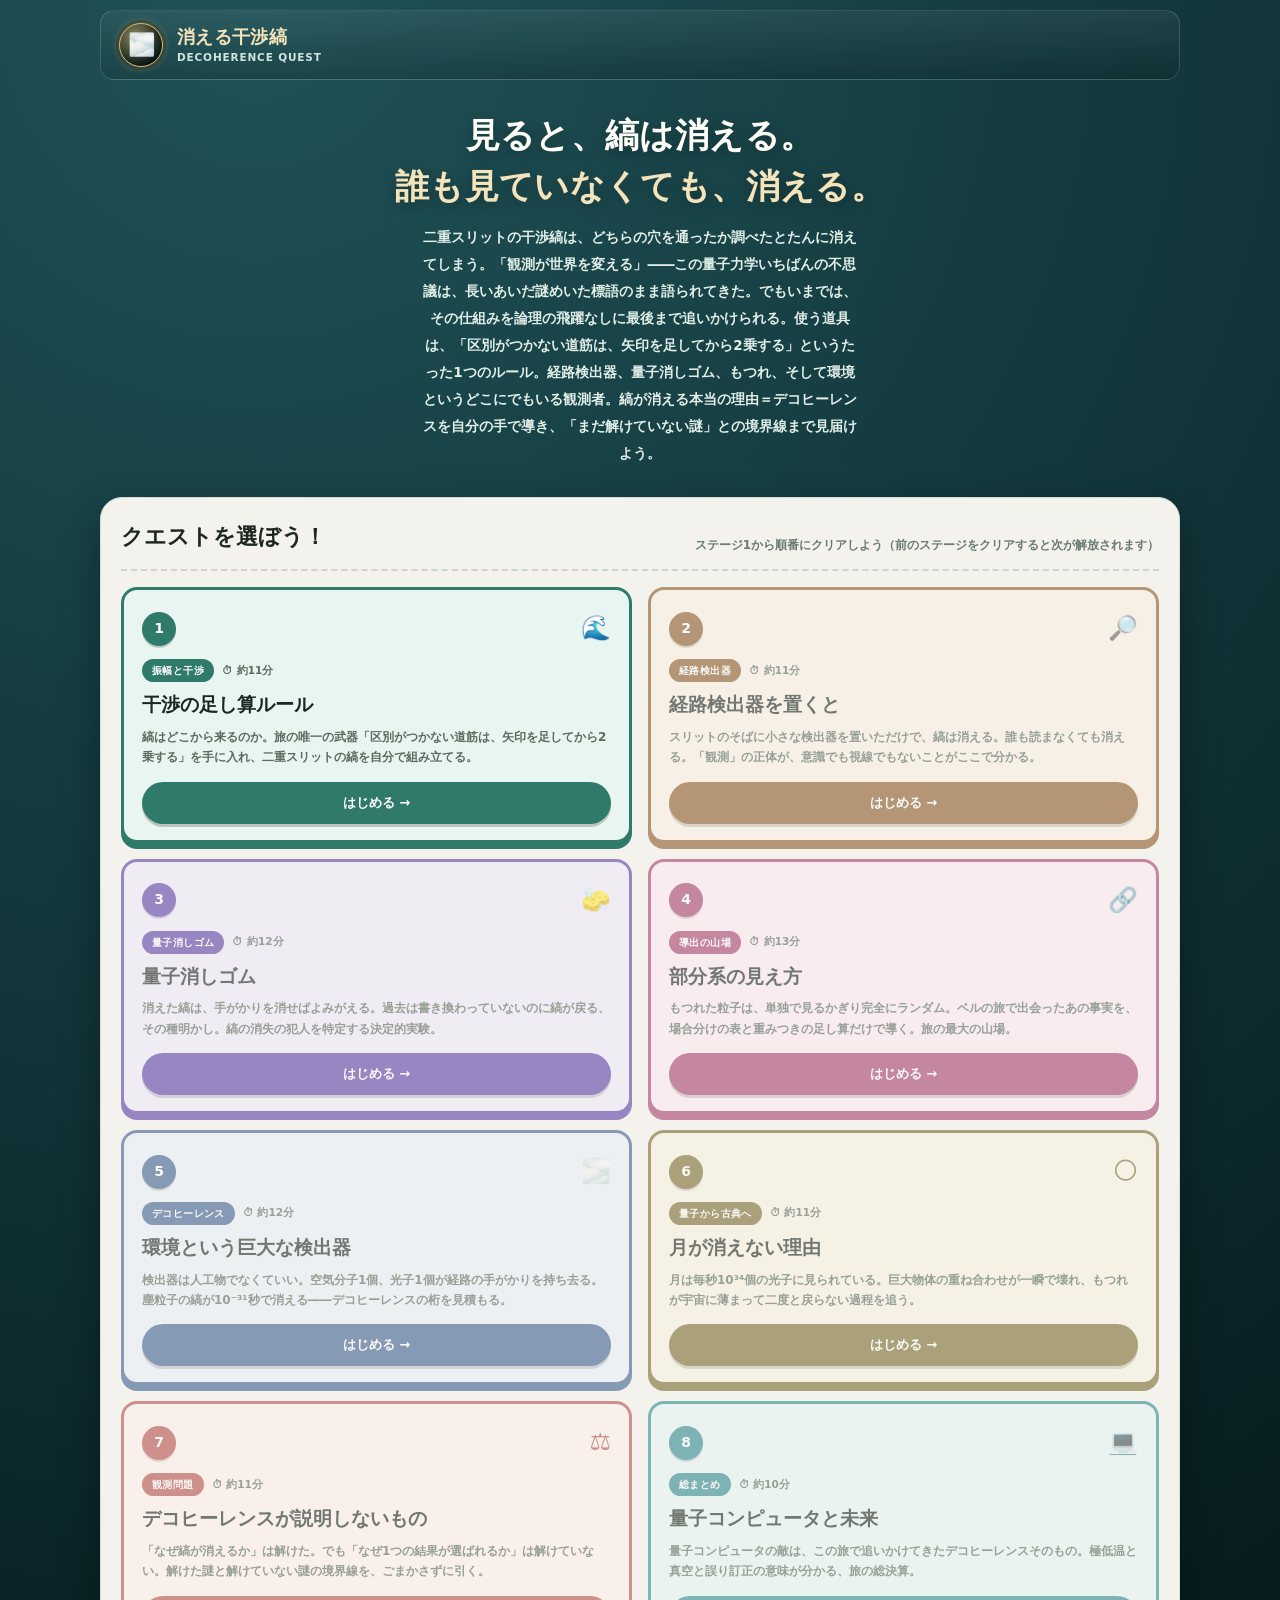
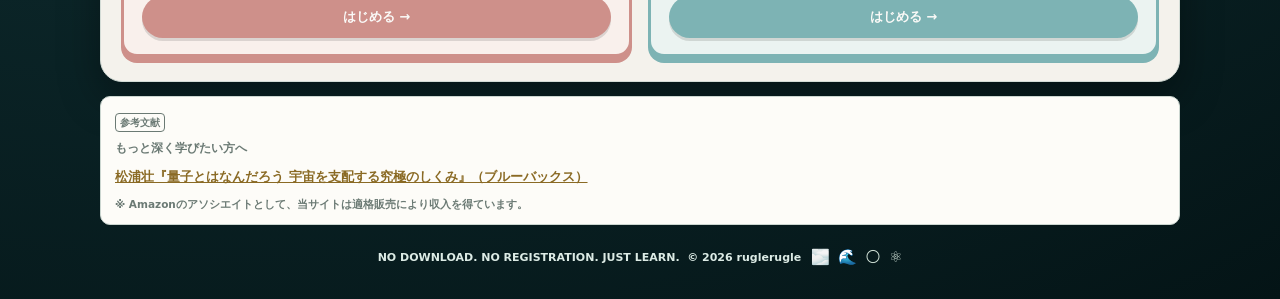
==== index.html @ 35c5e2e1 "feat: デコヒーレンス学習クエスト「消える干渉縞」全8ステージを実装 「観測すると二重スリットの干渉縞が消えるのはなぜか」から出発し、 振幅の足し算ルールだけで経路検出器・量子消しゴム・もつれの部" ====
<!DOCTYPE html>
<html lang="ja">
<head>
<meta charset="UTF-8">
<meta name="viewport" content="width=device-width, initial-scale=1.0">
<meta name="theme-color" content="#143a3e">
<!-- Google tag (gtag.js) -->
<script async src="https://www.googletagmanager.com/gtag/js?id=G-9RTQCP2HXM"></script>
<script>
  window.dataLayer = window.dataLayer || [];
  function gtag(){dataLayer.push(arguments);}
  gtag('js', new Date());
  gtag('config', 'G-9RTQCP2HXM');
</script>
<title>消える干渉縞 ― 観測すると世界はどう変わるか 全8ステージの無料学習ゲーム</title>
<meta name="description" content="「観測すると二重スリットの干渉縞が消えるのはなぜか」――量子力学最大の謎のひとつを、振幅の足し算ルールだけで最後まで解き明かす。経路検出器・量子消しゴム・もつれ・デコヒーレンス・月が消えない理由から観測問題の最前線まで、全8ステージの無料学習サイト。ねこ博士とうさ美が案内します。">
<link rel="canonical" href="https://ruglerugle.github.io/decoherence-quest/">
<meta property="og:type" content="website">
<meta property="og:site_name" content="消える干渉縞">
<meta property="og:locale" content="ja_JP">
<meta property="og:title" content="消える干渉縞 ― 観測すると世界はどう変わるか">
<meta property="og:description" content="観測すると干渉縞が消えるのはなぜか。デコヒーレンスの仕組みを、振幅の足し算ルールだけで自分の手で導く全8ステージ。">
<meta property="og:url" content="https://ruglerugle.github.io/decoherence-quest/">
<meta property="og:image" content="https://ruglerugle.github.io/decoherence-quest/images/ogp.png">
<meta name="twitter:card" content="summary_large_image">
<link rel="icon" type="image/png" href="images/favicon.png">
<link rel="stylesheet" href="design-system.css">
<script type="application/ld+json">
{
  "@context": "https://schema.org",
  "@type": "LearningResource",
  "name": "消える干渉縞 ― 観測すると世界はどう変わるか",
  "alternateName": "DECOHERENCE QUEST",
  "description": "観測すると二重スリットの干渉縞が消える理由を、振幅の足し算ルールから論理の飛躍なく導く学習サイト。経路検出器による縞の消失、量子消しゴム、もつれた部分系のランダムさ、環境によるデコヒーレンス、巨大物体が古典的に見える理由、観測問題と解釈問題の線引き、量子コンピュータへの応用まで全8ステージ。",
  "url": "https://ruglerugle.github.io/decoherence-quest/",
  "inLanguage": "ja",
  "learningResourceType": "learning activity",
  "educationalLevel": "中学生以上",
  "teaches": "デコヒーレンス（干渉と振幅・経路情報・量子消しゴム・もつれと混合・環境誘起デコヒーレンス・量子古典移行・観測問題・量子コンピュータ）",
  "isAccessibleForFree": true,
  "author": { "@type": "Person", "name": "ruglerugle" }
}
</script>
</head>
<body>
<div class="shell">
  <nav class="topbar" aria-label="サイト情報">
    <span class="brand-badge" aria-hidden="true">🌫️</span>
    <span class="brand-copy">
      <strong>消える干渉縞</strong>
      <small>DECOHERENCE QUEST</small>
    </span>
  </nav>

  <header class="hero">
    <div class="hero-copy">
      <h1><span class="line">見ると、縞は消える。</span><span class="line accent">誰も見ていなくても、消える。</span></h1>
      <p>二重スリットの干渉縞は、どちらの穴を通ったか調べたとたんに消えてしまう。「観測が世界を変える」――この量子力学いちばんの不思議は、長いあいだ謎めいた標語のまま語られてきた。でもいまでは、その仕組みを<span class="nowrap">論理の飛躍なしに</span>最後まで追いかけられる。使う道具は、<span class="nowrap">「区別がつかない道筋は、矢印を足してから2乗する」</span>というたった1つのルール。経路検出器、量子消しゴム、もつれ、そして環境というどこにでもいる観測者。縞が消える本当の理由＝デコヒーレンスを自分の手で導き、「まだ解けていない謎」との境界線まで見届けよう。</p>
    </div>
  </header>

  <main>
    <section class="board" aria-labelledby="quest-heading">
      <div class="board-head">
        <div><h2 id="quest-heading">クエストを選ぼう！</h2></div>
        <p>ステージ1から順番にクリアしよう（前のステージをクリアすると次が解放されます）</p>
      </div>

      <div class="quest-grid">
        <a class="quest-card" href="stage1.html" data-stage="1" style="--accent:#2f7a6b;--accent-bg:#e9f5f1">
          <div class="q-top"><span class="q-num">1</span><span class="q-suit" aria-hidden="true">🌊</span></div>
          <div class="q-meta"><span class="q-tag">振幅と干渉</span><span class="q-time">⏱ 約11分</span></div>
          <div class="q-title">干渉の足し算ルール</div>
          <p class="q-desc">縞はどこから来るのか。旅の唯一の武器「区別がつかない道筋は、矢印を足してから2乗する」を手に入れ、二重スリットの縞を自分で組み立てる。</p>
          <span class="q-cta">はじめる →</span>
        </a>

        <a class="quest-card" href="stage2.html" data-stage="2" style="--accent:#8a5a2a;--accent-bg:#f8f0e3">
          <div class="q-top"><span class="q-num">2</span><span class="q-suit" aria-hidden="true">🔎</span></div>
          <div class="q-meta"><span class="q-tag">経路検出器</span><span class="q-time">⏱ 約11分</span></div>
          <div class="q-title">経路検出器を置くと</div>
          <p class="q-desc">スリットのそばに小さな検出器を置いただけで、縞は消える。誰も読まなくても消える。「観測」の正体が、意識でも視線でもないことがここで分かる。</p>
          <span class="q-cta">はじめる →</span>
        </a>

        <a class="quest-card" href="stage3.html" data-stage="3" style="--accent:#5b3fa6;--accent-bg:#efe9f9">
          <div class="q-top"><span class="q-num">3</span><span class="q-suit" aria-hidden="true">🧽</span></div>
          <div class="q-meta"><span class="q-tag">量子消しゴム</span><span class="q-time">⏱ 約12分</span></div>
          <div class="q-title">量子消しゴム</div>
          <p class="q-desc">消えた縞は、手がかりを消せばよみがえる。過去は書き換わっていないのに縞が戻る、その種明かし。縞の消失の犯人を特定する決定的実験。</p>
          <span class="q-cta">はじめる →</span>
        </a>

        <a class="quest-card" href="stage4.html" data-stage="4" style="--accent:#a63f6f;--accent-bg:#fbe9f1">
          <div class="q-top"><span class="q-num">4</span><span class="q-suit" aria-hidden="true">🔗</span></div>
          <div class="q-meta"><span class="q-tag">導出の山場</span><span class="q-time">⏱ 約13分</span></div>
          <div class="q-title">部分系の見え方</div>
          <p class="q-desc">もつれた粒子は、単独で見るかぎり完全にランダム。ベルの旅で出会ったあの事実を、場合分けの表と重みつきの足し算だけで導く。旅の最大の山場。</p>
          <span class="q-cta">はじめる →</span>
        </a>

        <a class="quest-card" href="stage5.html" data-stage="5" style="--accent:#3f6191;--accent-bg:#eaf0f8">
          <div class="q-top"><span class="q-num">5</span><span class="q-suit" aria-hidden="true">🌫️</span></div>
          <div class="q-meta"><span class="q-tag">デコヒーレンス</span><span class="q-time">⏱ 約12分</span></div>
          <div class="q-title">環境という巨大な検出器</div>
          <p class="q-desc">検出器は人工物でなくていい。空気分子1個、光子1個が経路の手がかりを持ち去る。塵粒子の縞が10⁻³¹秒で消える――デコヒーレンスの桁を見積もる。</p>
          <span class="q-cta">はじめる →</span>
        </a>

        <a class="quest-card" href="stage6.html" data-stage="6" style="--accent:#7a6a2f;--accent-bg:#f7f3e2">
          <div class="q-top"><span class="q-num">6</span><span class="q-suit" aria-hidden="true">🌕</span></div>
          <div class="q-meta"><span class="q-tag">量子から古典へ</span><span class="q-time">⏱ 約11分</span></div>
          <div class="q-title">月が消えない理由</div>
          <p class="q-desc">月は毎秒10³⁴個の光子に見られている。巨大物体の重ね合わせが一瞬で壊れ、もつれが宇宙に薄まって二度と戻らない過程を追う。</p>
          <span class="q-cta">はじめる →</span>
        </a>

        <a class="quest-card" href="stage7.html" data-stage="7" style="--accent:#b5504a;--accent-bg:#fdefed">
          <div class="q-top"><span class="q-num">7</span><span class="q-suit" aria-hidden="true">⚖️</span></div>
          <div class="q-meta"><span class="q-tag">観測問題</span><span class="q-time">⏱ 約11分</span></div>
          <div class="q-title">デコヒーレンスが説明しないもの</div>
          <p class="q-desc">「なぜ縞が消えるか」は解けた。でも「なぜ1つの結果が選ばれるか」は解けていない。解けた謎と解けていない謎の境界線を、ごまかさずに引く。</p>
          <span class="q-cta">はじめる →</span>
        </a>

        <a class="quest-card" href="stage8.html" data-stage="8" style="--accent:#2f8a8f;--accent-bg:#e6f5f5">
          <div class="q-top"><span class="q-num">8</span><span class="q-suit" aria-hidden="true">💻</span></div>
          <div class="q-meta"><span class="q-tag">総まとめ</span><span class="q-time">⏱ 約10分</span></div>
          <div class="q-title">量子コンピュータと未来</div>
          <p class="q-desc">量子コンピュータの敵は、この旅で追いかけてきたデコヒーレンスそのもの。極低温と真空と誤り訂正の意味が分かる、旅の総決算。</p>
          <span class="q-cta">はじめる →</span>
        </a>

      </div>
    </section>

    <div id="book-recommend"></div>
  </main>

  <footer>
    <p>NO DOWNLOAD. NO REGISTRATION. JUST LEARN. &nbsp;© <span id="year"></span> ruglerugle</p>
    <div class="footer-suits" aria-hidden="true"><span>🌫️</span><span>🌊</span><span>🌕</span><span>⚛</span></div>
  </footer>
</div>

<script>
  document.getElementById("year").textContent = new Date().getFullYear();
</script>
<script src="js/progress.js"></script>
<script>DQ.initCoverPage();</script>
</body>
</html>
---- design-system.css ----
/* ============================================================
   QUEST TEMPLATE — design system
   フェルト×クリーム紙×ゴールドを基調にした、学習クエスト系サイトの
   見た目だけを抜き出した共通デザインシステム。
   クイズ判定・進捗管理・ダイアログ内容などのロジックは含まない。
   色を変えたいときは :root の変数だけ差し替えればOK。
   ============================================================ */

*,*::before,*::after{box-sizing:border-box;margin:0;padding:0}
html{-webkit-text-size-adjust:100%;text-size-adjust:100%;scroll-behavior:smooth}
html,body{max-width:100vw;overflow-x:hidden}

:root{
  /* ベース配色（デコヒーレンスカラー：霧の青碧×琥珀）。差し替えればテーマが丸ごと変わる */
  --bg1:#143a3e;--bg2:#1f5257;--bg3:#041416;
  --paper:#f4f2ec;--paper2:#fdfcf8;--ink:#1c2622;--muted:#6b7a74;--line:#cbd6d0;
  --gold:#e3b563;--gold-dark:#8a6a24;--gold-light:#f5e3ba;
  --felt:#1b474c;--felt-dark:#06181a;
  --ok:#2f9e5c;--ok-bg:#e6f5ec;--ok-bd:#8fd1ab;
  --ng:#c8433f;--ng-bg:#fbe9e8;--ng-bd:#e79a97;
  --shadow:0 16px 40px rgba(0,0,0,.35);
  --r:10px;--r-lg:16px;
  --f:system-ui,-apple-system,"Hiragino Sans","Yu Gothic",sans-serif;
}

body{
  font-family:var(--f);color:var(--ink);font-weight:600;min-height:100vh;line-height:1.7;
  background:radial-gradient(circle at 20% 0%,var(--bg2) 0,var(--bg1) 40%,var(--bg3) 100%);
}
a{color:inherit}
button,a{-webkit-tap-highlight-color:transparent}

/* ==========================================================
   1. ページ共通シェル（内側ページ：ヘッダー＋サイドバー＋メイン）
   ========================================================== */
.app-shell{min-height:100vh;display:flex;flex-direction:column;gap:12px;padding:10px 12px 24px}

/* ヘッダー */
.game-header{display:flex;align-items:center;gap:18px;flex-wrap:wrap;color:#fff;padding:10px 16px;
  background:linear-gradient(180deg,rgba(255,255,255,.06),rgba(0,0,0,.14));border-radius:12px;border:1px solid rgba(255,255,255,.15)}
.brand{display:flex;flex-direction:column;gap:2px;min-width:220px}
/* brand-title の中にホームバッジ(アイコン)を入れると、それ自体がトップへ戻るボタンになる */
.brand-title{display:flex;align-items:center;gap:9px;font-size:22px;font-weight:950;letter-spacing:.02em;color:var(--gold);text-shadow:0 2px 0 rgba(0,0,0,.4)}
.brand-sub{font-size:12.5px;font-weight:800;color:#d9ece7}
.head-progress-wrap{flex:1;min-width:160px;display:flex;flex-direction:column;gap:4px}
.head-progress-label{font-size:11.5px;color:#cfe4de;font-weight:800}
.head-progress{height:14px;background:rgba(255,255,255,.18);border-radius:999px;overflow:hidden;box-shadow:inset 0 2px 4px rgba(0,0,0,.3)}
.head-progress-fill{height:100%;width:0;background:linear-gradient(90deg,#f0d9a4,var(--gold-dark));border-radius:999px;transition:width .4s}
.head-reset{padding:9px 14px;border:1.5px solid rgba(255,255,255,.55);border-radius:8px;background:rgba(0,0,0,.2);color:#fff;font-size:12.5px;font-weight:800;cursor:pointer;white-space:nowrap}
.head-reset:hover{background:rgba(255,255,255,.12)}
a.head-reset{text-decoration:none;display:inline-flex;align-items:center}
/* 円形バッジ（ブランドアイコン兼トップへ戻るボタン） */
.head-reset.home-badge{width:38px;height:38px;flex-shrink:0;padding:0;border-radius:50%;justify-content:center;background:radial-gradient(circle at 35% 30%, rgba(227,181,99,.5), rgba(4,20,22,1) 75%);border:1.5px solid var(--gold);box-shadow:0 0 0 3px rgba(0,0,0,.25),0 0 10px -2px var(--gold);font-size:18px}
.head-reset.home-badge:hover{box-shadow:0 0 0 3px rgba(0,0,0,.25),0 0 16px 0 var(--gold);background:rgba(0,0,0,.12);transform:translateY(-2px) scale(1.07)}
.header-actions{display:flex;align-items:center;gap:10px;margin-left:auto;flex-shrink:0}

/* レイアウト（サイドバー折りたたみ対応のオフキャンバス方式） */
.game-layout{display:grid;grid-template-columns:230px minmax(0,1fr);gap:14px;align-items:start;transition:grid-template-columns .25s ease}
.side-backdrop{display:none}

/* サイドバー */
.side-panel{background:linear-gradient(180deg,rgba(24,60,64,.92),rgba(5,19,21,.95));border:1px solid rgba(255,255,255,.16);
  border-radius:12px;box-shadow:var(--shadow);overflow:hidden;position:sticky;top:10px;transition:width .25s ease}
.side-head{padding:12px 14px;font-size:13px;font-weight:900;color:#eaf6f2;border-bottom:1px solid rgba(255,255,255,.14);
  display:flex;align-items:center;gap:8px;min-height:20px}
.side-head-text{white-space:nowrap}
.side-toggle{width:32px;height:28px;border:1px solid rgba(255,255,255,.28);border-radius:7px;background:rgba(255,255,255,.10);
  color:#eaf6f2;font-weight:950;font-size:16px;cursor:pointer;line-height:1;flex-shrink:0}
.side-list{display:flex;flex-direction:column}
.side-item{display:flex;align-items:center;gap:10px;padding:11px 14px;border-bottom:1px solid rgba(255,255,255,.09);
  color:#c8ded7;cursor:pointer;user-select:none;touch-action:manipulation;min-width:0}
.side-item:hover{background:rgba(255,255,255,.06)}
.side-item.active{background:rgba(227,181,99,.22);box-shadow:inset 3px 0 0 var(--gold)}
.side-item.locked{opacity:.45;cursor:not-allowed}
.side-icon{font-size:16px;width:20px;text-align:center;flex-shrink:0}
.side-text{min-width:0}
.side-main{font-size:12.5px;font-weight:900;line-height:1.3;color:#fff;white-space:nowrap;overflow:hidden;text-overflow:ellipsis}
.side-sub{font-size:10.5px;color:#a9c7be;margin-top:1px;white-space:nowrap;overflow:hidden;text-overflow:ellipsis}

.app-shell.side-collapsed .game-layout{grid-template-columns:64px minmax(0,1fr)}
.app-shell.side-collapsed .side-panel{width:64px}
.app-shell.side-collapsed .side-head{justify-content:center;padding:8px 6px}
.app-shell.side-collapsed .side-head-text{display:none}
.app-shell.side-collapsed .side-item{justify-content:center;padding:11px 6px}
.app-shell.side-collapsed .side-item .side-text{display:none}

@media(min-width:901px){
  .app-shell.side-collapsed .game-layout{grid-template-columns:230px minmax(0,1fr) !important}
  .app-shell.side-collapsed .side-panel{width:auto !important}
  .app-shell.side-collapsed .side-head{justify-content:space-between !important;padding:12px 14px !important}
  .app-shell.side-collapsed .side-head-text{display:block !important}
  .app-shell.side-collapsed .side-item{justify-content:flex-start !important;padding:11px 14px !important}
  .app-shell.side-collapsed .side-item .side-text{display:block !important}
}
@media(max-width:900px){
  .game-layout{grid-template-columns:64px minmax(0,1fr);gap:8px}
  .app-shell:not(.side-collapsed) .game-layout{grid-template-columns:210px minmax(0,1fr)}
  .side-panel{position:sticky;top:8px}
}
@media(max-width:700px){
  .game-layout{grid-template-columns:1fr}
  .app-shell.side-collapsed .game-layout,
  .app-shell:not(.side-collapsed) .game-layout{grid-template-columns:1fr}
  .side-panel{position:fixed;top:0;left:0;width:min(82vw,300px);height:100vh;height:100dvh;
    border-radius:0;transform:translateX(-100%);transition:transform .25s ease;
    box-shadow:10px 0 30px rgba(0,0,0,.45);overflow-y:auto;z-index:80}
  .app-shell.side-collapsed .side-panel{transform:translateX(-100%)}
  .app-shell:not(.side-collapsed) .side-panel{transform:translateX(0)}
  .side-backdrop{display:none;position:fixed;inset:0;background:rgba(6,12,18,.55);z-index:70}
  .app-shell:not(.side-collapsed) .side-backdrop{display:block}
  .game-header{padding:8px 12px}
}

/* メインエリア */
.main-area{background:var(--paper);border:1px solid #d3dcd6;border-radius:12px;padding:18px 18px 20px;box-shadow:var(--shadow);min-height:520px;min-width:0}
.chapter-head{margin-bottom:12px}
.chapter-badge{display:inline-block;background:linear-gradient(#f0dcae,#d8b169);color:#3a2c0e;border-radius:7px;
  padding:4px 11px;font-size:12px;font-weight:950;letter-spacing:.02em;margin-right:8px;box-shadow:0 2px 0 rgba(0,0,0,.15)}
.chapter-title{display:inline;font-size:20px;font-weight:950;color:#1c2f2b}
.chapter-sub{font-size:13px;color:var(--muted);margin-top:4px;font-weight:700}

/* ==========================================================
   2. キャラクター対話（吹き出し）
   .dialog-avatar.mentor / .dialog-avatar.student で色分け。
   画像を使う場合は中に <img> を入れる（object-fit:contain）。
   ========================================================== */
.dialogue-scene{display:flex;flex-direction:column;gap:8px;margin:14px 0 16px}
.dialog-row{display:grid;grid-template-columns:88px minmax(0,1fr);gap:12px;align-items:stretch;border:1px solid var(--line);background:var(--paper2);border-radius:10px;padding:10px 12px;box-shadow:0 2px 0 rgba(0,0,0,.04)}
.dialog-row.right{grid-template-columns:minmax(0,1fr) 88px}
.dialog-row.right .dialog-character{order:2}
.dialog-row.right .dialog-bubble{order:1}
.dialog-character{display:flex;flex-direction:column;align-items:center;justify-content:center;gap:0;min-width:0}
.dialog-avatar{position:relative;z-index:1;width:75px;height:96px;border-radius:10px;display:flex;align-items:center;justify-content:center;font-size:34px;box-shadow:0 3px 6px rgba(0,0,0,.18);flex-shrink:0;overflow:hidden}
.dialog-avatar.mentor{background:linear-gradient(#fde3d6,#f7c2a4)}
.dialog-avatar.student{background:linear-gradient(#dcefe9,#b9dcd0)}
.dialog-avatar img{width:100%;height:100%;object-fit:contain}
.dialog-name{position:relative;z-index:2;margin-top:-8px;padding:3px 10px;border-radius:7px;color:#fff;font-weight:900;font-size:11px;line-height:1.2;box-shadow:0 2px 0 rgba(0,0,0,.16);white-space:nowrap;text-align:center}
.dialog-name.mentor{background:linear-gradient(#f0b868,#c19a3a)}
.dialog-name.student{background:linear-gradient(#5cc2ab,#2f8f78)}
.dialog-bubble{position:relative;align-self:center;background:var(--paper);border:1px solid var(--line);border-radius:12px;padding:11px 14px;color:var(--ink);font-size:14.5px;line-height:1.75;font-weight:700;min-height:56px;align-content:center}
.dialog-bubble::before{content:"";position:absolute;left:-10px;top:50%;transform:translateY(-50%);width:0;height:0;border-top:8px solid transparent;border-bottom:8px solid transparent;border-right:10px solid var(--line)}
.dialog-bubble::after{content:"";position:absolute;left:-8px;top:50%;transform:translateY(-50%);width:0;height:0;border-top:7px solid transparent;border-bottom:7px solid transparent;border-right:9px solid var(--paper)}
.dialog-row.right .dialog-bubble::before{left:auto;right:-10px;border-right:0;border-left:10px solid var(--line)}
.dialog-row.right .dialog-bubble::after{left:auto;right:-8px;border-right:0;border-left:9px solid var(--paper)}
@media (max-width:700px){
  .dialog-row,.dialog-row.right{grid-template-columns:70px minmax(0,1fr);padding:8px;gap:8px}
  .dialog-row.right .dialog-character{order:0}
  .dialog-row.right .dialog-bubble{order:1}
  .dialog-avatar{width:59px;height:76px;font-size:27px}
  .dialog-name{font-size:9.5px;padding:3px 7px;margin-top:-6px}
  .dialog-bubble{font-size:14px;padding:9px 11px;min-height:0}
  .dialog-row.right .dialog-bubble::before{left:-10px;right:auto;border-left:0;border-right:10px solid var(--line)}
  .dialog-row.right .dialog-bubble::after{left:-8px;right:auto;border-left:0;border-right:9px solid var(--paper)}
}

/* ==========================================================
   3. ミッションボックス／ボタン／選択肢（クイズの見た目のみ。判定ロジックは含まない）
   ========================================================== */
.mission-box{background:linear-gradient(180deg,#edf6f2,#dcede5);border:1px solid #b1d2c6;border-radius:10px;padding:12px 14px;margin-bottom:14px}
.mission-label{font-size:11.5px;font-weight:950;color:#2e7060;margin-bottom:3px}
.mission-text{font-size:13.5px;color:#1a332c;font-weight:700;line-height:1.6}
.mission-status{display:inline-block;margin-top:8px;padding:3px 11px;border-radius:999px;font-size:11.5px;font-weight:900;
  background:#d6e7df;color:#2e7060}
.mission-status.ok{background:var(--ok-bg);color:var(--ok);border:1px solid var(--ok-bd)}

/* ステージクリア演出・クリアバッジ */
.stage-clear-banner{margin:18px 0 4px;text-align:center;font-size:24px;font-weight:950;color:var(--gold-dark);letter-spacing:.04em;animation:clear-pop .5s cubic-bezier(.2,1.6,.4,1)}
@keyframes clear-pop{0%{transform:scale(.3);opacity:0}100%{transform:scale(1);opacity:1}}
.quest-card.cleared::after{content:"🏅";position:absolute;top:-12px;right:-8px;font-size:26px;filter:drop-shadow(0 2px 3px rgba(0,0,0,.3))}
@media (prefers-reduced-motion:reduce){.stage-clear-banner{animation:none}}

.stage-nav{display:flex;justify-content:flex-end;gap:10px;margin-top:18px;flex-wrap:wrap}
.btn{border:1px solid #b5c3bb;background:#fff;border-radius:8px;padding:.65rem 1.2rem;font-size:13.5px;cursor:pointer;
  color:var(--ink);font-family:var(--f);font-weight:800;touch-action:manipulation;-webkit-tap-highlight-color:transparent}
.btn:hover{background:#edf3ef}
.btn:disabled{opacity:.4;cursor:not-allowed}
a.btn{text-decoration:none;display:inline-flex;align-items:center}
.btn-primary{background:linear-gradient(#d9b269,#8a6a24);border-color:#6d5518;color:#fff;box-shadow:0 3px 0 #4a3a0e}
.btn-primary:hover{opacity:.92;background:linear-gradient(#d9b269,#8a6a24)}
.btn-primary:disabled{opacity:.4;cursor:not-allowed;box-shadow:none}

.choice-list{display:flex;flex-wrap:wrap;gap:8px;margin-top:10px}
.choice-btn{border:1.5px solid #accdbf;background:#fff;border-radius:8px;padding:.55rem 1rem;font-size:14px;font-weight:800;
  cursor:pointer;color:#1f4a3c;touch-action:manipulation;text-align:left}
.choice-btn:hover{background:#ecf6f1}
.choice-btn.choice-ok{background:var(--ok-bg);border-color:var(--ok-bd);color:var(--ok)}
.choice-btn.choice-ng{background:var(--ng-bg);border-color:var(--ng-bd);color:var(--ng)}
/* 色だけに頼らない正誤表示（色覚特性への配慮） */
.choice-btn.choice-ok::before{content:"✓ "}
.choice-btn.choice-ng::before{content:"✗ "}
/* スクリーンリーダー専用テキスト */
.sr-only{position:absolute;width:1px;height:1px;padding:0;margin:-1px;overflow:hidden;clip:rect(0 0 0 0);white-space:nowrap;border:0}
.quiz-q{font-size:14.5px;font-weight:850;color:#1c2f2b;margin-top:4px}
.quiz-head{font-size:14px;font-weight:950;color:#1c2f2b;margin:18px 0 10px;padding-top:10px;border-top:1px dashed var(--line)}
.quiz-card{background:linear-gradient(180deg,#fff,var(--paper2));border:1px solid var(--line);border-radius:10px;padding:12px 14px;margin-bottom:10px}
.quiz-explain{margin-top:9px;font-size:13.5px;line-height:1.6;color:#1a332c;background:#edf6f2;border:1px solid #b1d2c6;border-radius:8px;padding:8px 10px}

/* ==========================================================
   4.5 SVG図解ボックス（relativity-quest 独自拡張）
   ========================================================== */
.diagram-box{background:var(--paper2);border:1px solid var(--line);border-radius:12px;padding:14px;margin:16px 0;text-align:center}
.diagram-box svg{max-width:min(100%,460px);height:auto}
.diagram-caption{font-size:12.5px;color:var(--muted);margin-top:8px;font-weight:700;line-height:1.6}
.formula-box{background:#edf6f2;border:1px solid #b1d2c6;border-radius:10px;padding:14px 16px;margin:12px 0;font-size:14px;line-height:1.85;color:#1a332c;font-weight:700;overflow-x:auto}
/* 各ステップは折り返しても頭が分かるよう、ぶら下げインデント＋行間で区切る */
.formula-box .step{display:block;margin-bottom:11px;padding-left:1.3em;text-indent:-1.3em;word-break:keep-all;overflow-wrap:break-word}
.formula-box .step.multi{padding-left:0;text-indent:0}
.formula-box .step.multi .item{display:inline-block;max-width:100%;padding-left:1.3em;text-indent:-1.3em;word-break:keep-all;overflow-wrap:break-word}
.formula-box .step:last-child{margin-bottom:0}
/* 折り返しても項目の切れ目が分かるよう、2つめ以降に区切り線を引く */
.formula-box .step + .step{border-top:1px dashed #c0dbd0;padding-top:11px}
/* 途中で割れると読めなくなる項だけ、折り返しを禁じる */
.formula-box .nw{white-space:nowrap}
/* 幅の狭い画面では、見出しと式を別の行に分ける */
.formula-box br.wbr{display:none}
@media(max-width:480px){ .formula-box br.wbr{display:inline} }
@media(max-width:480px){
  .formula-box{font-size:13.5px;padding:12px 13px;line-height:1.8}
  .formula-box .step{margin-bottom:12px}
  .app-shell.side-collapsed{padding-left:0;padding-right:0}
  .app-shell.side-collapsed .main-area{padding-left:8px;padding-right:8px;border-left:none;border-right:none;border-radius:0}
}

/* ==========================================================
   5. 終了画面／外部リンク案内
   ========================================================== */
#book-recommend{margin-top:14px;background:var(--paper2);border:1px solid var(--line);border-radius:10px;padding:10px 14px;box-shadow:0 2px 0 rgba(0,0,0,.04)}
#book-recommend:empty{display:none}
.book-recommend-label{display:inline-block;font-size:10px;font-weight:900;color:var(--muted);border:1px solid var(--muted);border-radius:4px;padding:0 4px;margin:0 0 6px}
.book-recommend-body{display:flex;align-items:center;gap:12px}
.book-recommend-lead{font-size:12px;color:var(--muted);margin:0 0 4px;font-weight:700}
#book-recommend a{font-size:13px;color:var(--gold-dark);font-weight:900;text-decoration:underline}
.book-recommend-note{margin-top:7px;font-size:10.5px;color:var(--muted);font-weight:700}

.recap-list{display:flex;flex-direction:column;gap:10px;margin:4px 0 8px}
.recap-item{display:flex;align-items:flex-start;gap:12px;padding:12px 14px;background:var(--paper2);border:1px solid var(--line);border-radius:10px}
.recap-num{flex-shrink:0;width:26px;height:26px;border-radius:50%;background:linear-gradient(#d9b269,#8a6a24);color:#fff;font-weight:900;font-size:12px;display:flex;align-items:center;justify-content:center;margin-top:1px}
.recap-body{font-size:13px;line-height:1.7}
.recap-title{font-weight:900;color:var(--ink)}
.recap-desc{color:var(--muted);font-weight:700}
.complete-actions{display:flex;gap:12px;flex-wrap:wrap;justify-content:center;margin-top:20px}

/* ==========================================================
   6. トップ（ポータル）ページ：ヒーロー＋クエストカード
   ========================================================== */
.shell{width:min(1080px,calc(100% - 32px));margin:0 auto;padding:10px 0 28px}

.topbar{display:flex;align-items:center;gap:14px;flex-wrap:wrap;color:#fff;padding:12px 18px;margin-bottom:16px;
  background:linear-gradient(180deg,rgba(255,255,255,.06),rgba(0,0,0,.14));border-radius:14px;border:1px solid rgba(255,255,255,.15)}
.brand-badge{width:44px;height:44px;flex-shrink:0;border-radius:50%;display:flex;align-items:center;justify-content:center;font-size:22px;
  background:radial-gradient(circle at 35% 30%,rgba(227,181,99,.55),rgba(4,20,22,1) 75%);border:1.5px solid var(--gold);
  box-shadow:0 0 0 3px rgba(0,0,0,.25),0 0 10px -2px var(--gold)}
.brand-copy{display:flex;flex-direction:column;line-height:1.25}
.brand-copy strong{font-size:18px;font-weight:900;letter-spacing:.02em;color:var(--gold-light)}
.brand-copy small{margin-top:2px;font-size:10.5px;font-weight:800;letter-spacing:.08em;color:#cfe4de}

.hero{position:relative;display:flex;align-items:flex-end;justify-content:center;gap:18px;padding:14px 10px 10px;text-align:center}
.hero-mascot{width:104px;height:auto;flex-shrink:0;filter:drop-shadow(0 10px 14px rgba(0,0,0,.35))}
.hero-copy{max-width:560px}
.hero h1{color:#fffdf7;font-size:clamp(22px,4.6vw,34px);font-weight:900;line-height:1.5;letter-spacing:.01em;
  text-shadow:0 4px 16px rgba(0,0,0,.3)}
.hero h1 .line{display:block}
.hero h1 .accent{color:var(--gold-light)}
.hero p{max-width:440px;margin:12px auto 0;color:#e2efe9;font-size:13.5px;font-weight:700;line-height:2}
.nowrap{white-space:nowrap}

.board{margin-top:20px;padding:20px 20px 24px;background:var(--paper);border:1px solid #d3dcd6;border-radius:22px;box-shadow:var(--shadow)}
.board-head{display:flex;align-items:flex-end;justify-content:space-between;gap:16px;flex-wrap:wrap;margin-bottom:16px;
  padding-bottom:14px;border-bottom:2.5px dashed var(--line)}
.board-head h2{font-size:22px;font-weight:900;color:var(--ink)}
.board-head p{font-size:12px;font-weight:700;color:var(--muted)}

.quest-grid{display:grid;grid-template-columns:repeat(2,minmax(0,1fr));gap:16px}
.quest-card{
  --accent:var(--gold-dark);--accent-bg:#f2ede0;
  position:relative;display:flex;flex-direction:column;gap:10px;padding:18px 18px 16px;
  border-radius:var(--r-lg);border:3px solid var(--accent);background:var(--accent-bg);
  color:var(--ink);text-decoration:none;box-shadow:0 6px 0 var(--accent);
  transition:transform .16s ease,box-shadow .16s ease;
}
.quest-card:hover,.quest-card:focus-visible{transform:translateY(-3px);box-shadow:0 9px 0 var(--accent);outline:none}
.quest-card:active{transform:translateY(3px);box-shadow:0 2px 0 var(--accent)}
.quest-card.locked{opacity:.6;cursor:default;box-shadow:0 6px 0 var(--accent)}
.quest-card.locked:hover{transform:none;box-shadow:0 6px 0 var(--accent)}

.q-top{display:flex;align-items:center;gap:10px}
.q-num{width:34px;height:34px;flex-shrink:0;border-radius:50%;display:flex;align-items:center;justify-content:center;
  background:var(--accent);color:#fff;font-weight:900;font-size:14px;box-shadow:0 2px 0 rgba(0,0,0,.18)}
.q-suit{margin-left:auto;font-size:24px;color:var(--accent)}
.q-title{font-size:19px;font-weight:900;line-height:1.3}
.q-meta{display:flex;align-items:center;gap:8px;flex-wrap:wrap}
.q-tag{display:inline-block;width:fit-content;padding:3px 10px;border-radius:999px;background:var(--accent);color:#fff;
  font-size:10px;font-weight:900;letter-spacing:.04em}
.q-time{font-size:10.5px;font-weight:800;color:#5c6a60}
.q-desc{font-size:12px;font-weight:700;color:#5c6a60;line-height:1.7;flex:1}
.q-cta{margin-top:4px;display:inline-flex;align-items:center;justify-content:center;gap:6px;padding:10px 0;border-radius:999px;
  background:var(--accent);color:#fff;font-size:13px;font-weight:900;box-shadow:0 3px 0 rgba(0,0,0,.2)}

footer{margin-top:20px;display:flex;flex-wrap:wrap;align-items:center;justify-content:center;gap:10px;
  color:#dcebe5;font-size:11px;font-weight:700;text-align:center}
.footer-suits{display:flex;gap:8px;font-size:15px;color:#cfe0d6}

@media (max-width:780px){
  .hero-mascot{display:none}
  .hero h1{font-size:clamp(17px,5.6vw,32px)}
}
@media (max-width:760px){
  .quest-grid{grid-template-columns:1fr}
  .hero{gap:8px;padding-top:10px}
  .board{padding:16px 14px 18px;border-radius:18px}
}
@media (prefers-reduced-motion:reduce){
  html{scroll-behavior:auto}
  *,*::before,*::after{transition-duration:.01ms!important}
}
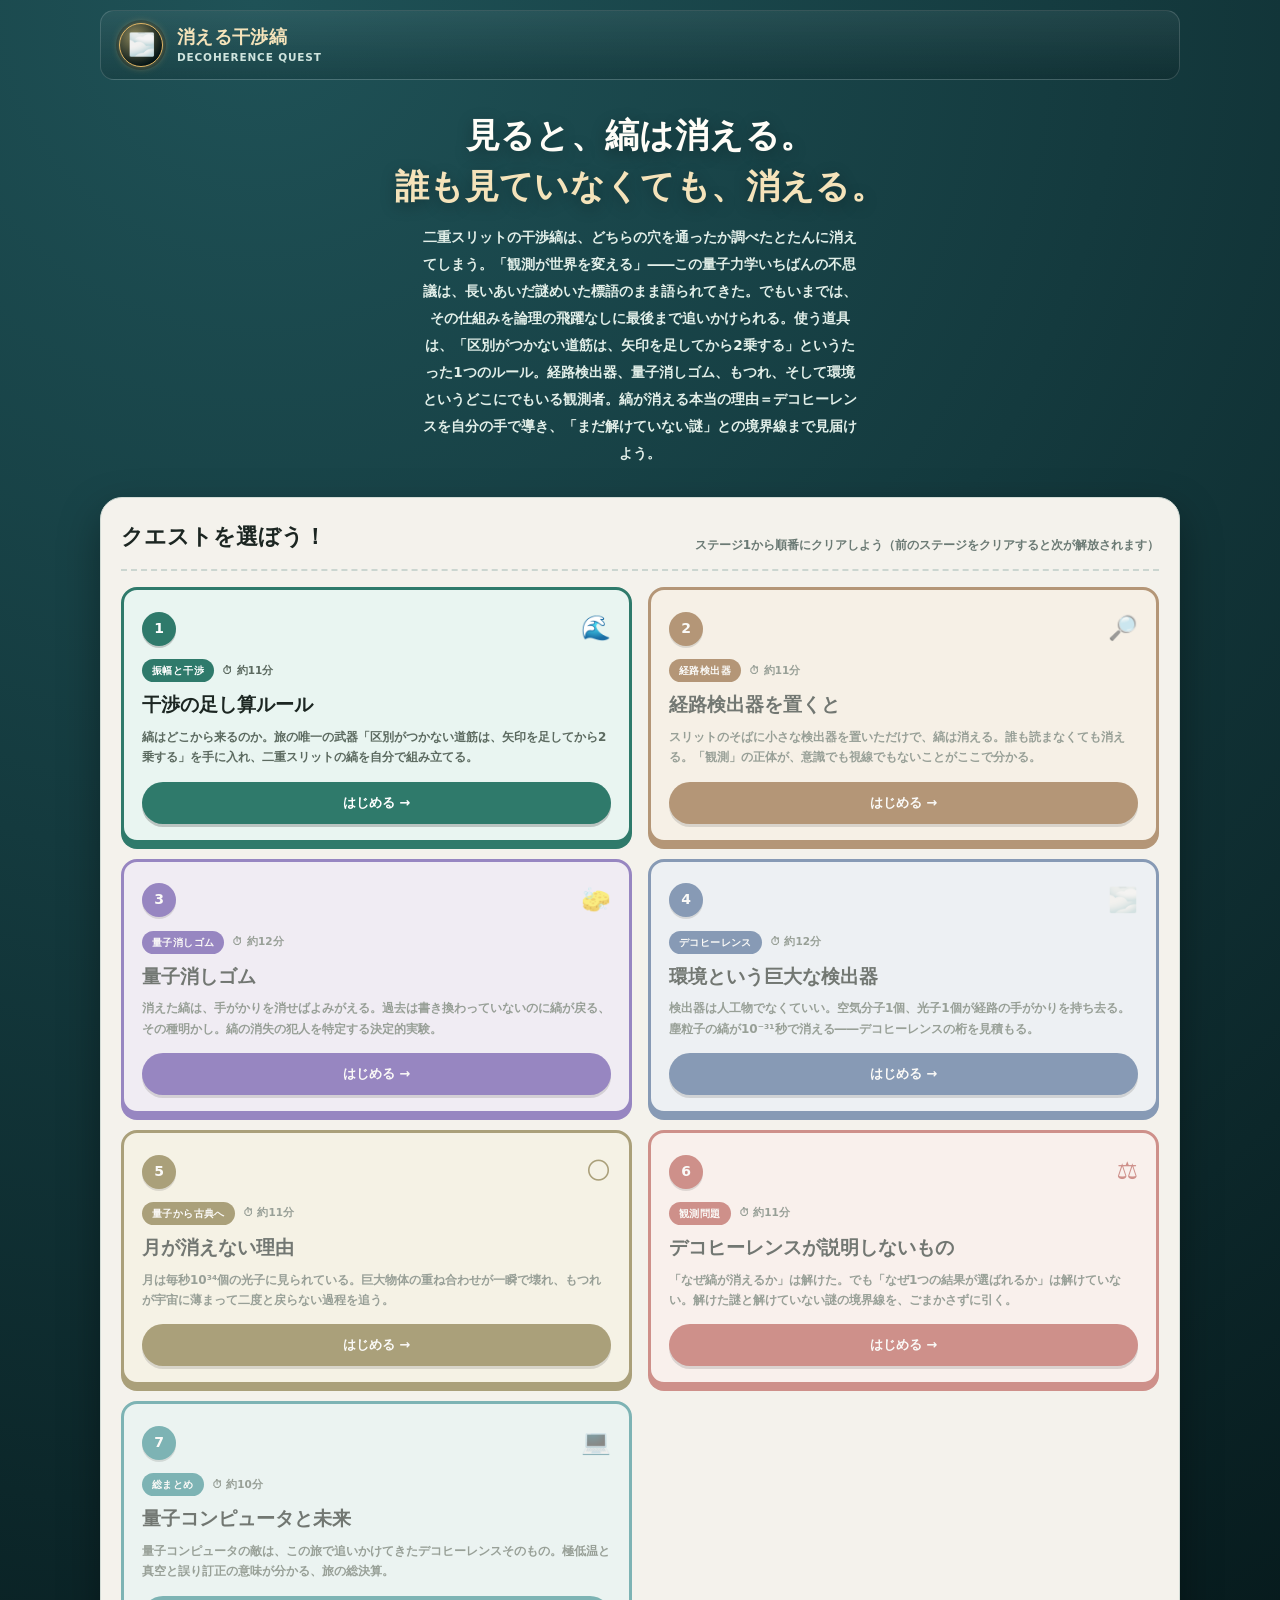
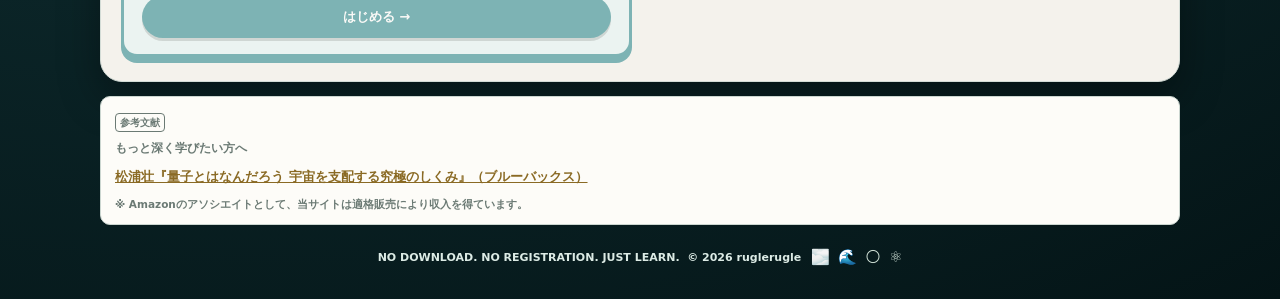
==== commit 842b7d32: "refactor!: ステージ4「部分系の見え方」を削除し全7ステージに再構成 ユーザー判断により、内容が前後ステージと重複する旧ステージ4を削除。 - 定性的結論（誰も知らなくても痕跡が残れば消える" ====
--- a/index.html
+++ b/index.html
@@ -12,14 +12,14 @@
   gtag('js', new Date());
   gtag('config', 'G-9RTQCP2HXM');
 </script>
-<title>消える干渉縞 ― 観測すると世界はどう変わるか 全8ステージの無料学習ゲーム</title>
-<meta name="description" content="「観測すると二重スリットの干渉縞が消えるのはなぜか」――量子力学最大の謎のひとつを、振幅の足し算ルールだけで最後まで解き明かす。経路検出器・量子消しゴム・もつれ・デコヒーレンス・月が消えない理由から観測問題の最前線まで、全8ステージの無料学習サイト。ねこ博士とうさ美が案内します。">
+<title>消える干渉縞 ― 観測すると世界はどう変わるか 全7ステージの無料学習ゲーム</title>
+<meta name="description" content="「観測すると二重スリットの干渉縞が消えるのはなぜか」――量子力学最大の謎のひとつを、振幅の足し算ルールだけで最後まで解き明かす。経路検出器・量子消しゴム・もつれ・デコヒーレンス・月が消えない理由から観測問題の最前線まで、全7ステージの無料学習サイト。ねこ博士とうさ美が案内します。">
 <link rel="canonical" href="https://ruglerugle.github.io/decoherence-quest/">
 <meta property="og:type" content="website">
 <meta property="og:site_name" content="消える干渉縞">
 <meta property="og:locale" content="ja_JP">
 <meta property="og:title" content="消える干渉縞 ― 観測すると世界はどう変わるか">
-<meta property="og:description" content="観測すると干渉縞が消えるのはなぜか。デコヒーレンスの仕組みを、振幅の足し算ルールだけで自分の手で導く全8ステージ。">
+<meta property="og:description" content="観測すると干渉縞が消えるのはなぜか。デコヒーレンスの仕組みを、振幅の足し算ルールだけで自分の手で導く全7ステージ。">
 <meta property="og:url" content="https://ruglerugle.github.io/decoherence-quest/">
 <meta property="og:image" content="https://ruglerugle.github.io/decoherence-quest/images/ogp.png">
 <meta name="twitter:card" content="summary_large_image">
@@ -31,12 +31,12 @@
   "@type": "LearningResource",
   "name": "消える干渉縞 ― 観測すると世界はどう変わるか",
   "alternateName": "DECOHERENCE QUEST",
-  "description": "観測すると二重スリットの干渉縞が消える理由を、振幅の足し算ルールから論理の飛躍なく導く学習サイト。経路検出器による縞の消失、量子消しゴム、もつれた部分系のランダムさ、環境によるデコヒーレンス、巨大物体が古典的に見える理由、観測問題と解釈問題の線引き、量子コンピュータへの応用まで全8ステージ。",
+  "description": "観測すると二重スリットの干渉縞が消える理由を、振幅の足し算ルールから論理の飛躍なく導く学習サイト。経路検出器による縞の消失、量子消しゴム、環境によるデコヒーレンス、巨大物体が古典的に見える理由、観測問題と解釈問題の線引き、量子コンピュータへの応用まで全7ステージ。",
   "url": "https://ruglerugle.github.io/decoherence-quest/",
   "inLanguage": "ja",
   "learningResourceType": "learning activity",
   "educationalLevel": "中学生以上",
-  "teaches": "デコヒーレンス（干渉と振幅・経路情報・量子消しゴム・もつれと混合・環境誘起デコヒーレンス・量子古典移行・観測問題・量子コンピュータ）",
+  "teaches": "デコヒーレンス（干渉と振幅・経路情報・量子消しゴム・環境誘起デコヒーレンス・量子古典移行・観測問題・量子コンピュータ）",
   "isAccessibleForFree": true,
   "author": { "@type": "Person", "name": "ruglerugle" }
 }
@@ -91,40 +91,32 @@
           <span class="q-cta">はじめる →</span>
         </a>
 
-        <a class="quest-card" href="stage4.html" data-stage="4" style="--accent:#a63f6f;--accent-bg:#fbe9f1">
-          <div class="q-top"><span class="q-num">4</span><span class="q-suit" aria-hidden="true">🔗</span></div>
-          <div class="q-meta"><span class="q-tag">導出の山場</span><span class="q-time">⏱ 約13分</span></div>
-          <div class="q-title">部分系の見え方</div>
-          <p class="q-desc">もつれた粒子は、単独で見るかぎり完全にランダム。ベルの旅で出会ったあの事実を、場合分けの表と重みつきの足し算だけで導く。旅の最大の山場。</p>
-          <span class="q-cta">はじめる →</span>
-        </a>
-
-        <a class="quest-card" href="stage5.html" data-stage="5" style="--accent:#3f6191;--accent-bg:#eaf0f8">
-          <div class="q-top"><span class="q-num">5</span><span class="q-suit" aria-hidden="true">🌫️</span></div>
+        <a class="quest-card" href="stage4.html" data-stage="4" style="--accent:#3f6191;--accent-bg:#eaf0f8">
+          <div class="q-top"><span class="q-num">4</span><span class="q-suit" aria-hidden="true">🌫️</span></div>
           <div class="q-meta"><span class="q-tag">デコヒーレンス</span><span class="q-time">⏱ 約12分</span></div>
           <div class="q-title">環境という巨大な検出器</div>
           <p class="q-desc">検出器は人工物でなくていい。空気分子1個、光子1個が経路の手がかりを持ち去る。塵粒子の縞が10⁻³¹秒で消える――デコヒーレンスの桁を見積もる。</p>
           <span class="q-cta">はじめる →</span>
         </a>
 
-        <a class="quest-card" href="stage6.html" data-stage="6" style="--accent:#7a6a2f;--accent-bg:#f7f3e2">
-          <div class="q-top"><span class="q-num">6</span><span class="q-suit" aria-hidden="true">🌕</span></div>
+        <a class="quest-card" href="stage5.html" data-stage="5" style="--accent:#7a6a2f;--accent-bg:#f7f3e2">
+          <div class="q-top"><span class="q-num">5</span><span class="q-suit" aria-hidden="true">🌕</span></div>
           <div class="q-meta"><span class="q-tag">量子から古典へ</span><span class="q-time">⏱ 約11分</span></div>
           <div class="q-title">月が消えない理由</div>
           <p class="q-desc">月は毎秒10³⁴個の光子に見られている。巨大物体の重ね合わせが一瞬で壊れ、もつれが宇宙に薄まって二度と戻らない過程を追う。</p>
           <span class="q-cta">はじめる →</span>
         </a>
 
-        <a class="quest-card" href="stage7.html" data-stage="7" style="--accent:#b5504a;--accent-bg:#fdefed">
-          <div class="q-top"><span class="q-num">7</span><span class="q-suit" aria-hidden="true">⚖️</span></div>
+        <a class="quest-card" href="stage6.html" data-stage="6" style="--accent:#b5504a;--accent-bg:#fdefed">
+          <div class="q-top"><span class="q-num">6</span><span class="q-suit" aria-hidden="true">⚖️</span></div>
           <div class="q-meta"><span class="q-tag">観測問題</span><span class="q-time">⏱ 約11分</span></div>
           <div class="q-title">デコヒーレンスが説明しないもの</div>
           <p class="q-desc">「なぜ縞が消えるか」は解けた。でも「なぜ1つの結果が選ばれるか」は解けていない。解けた謎と解けていない謎の境界線を、ごまかさずに引く。</p>
           <span class="q-cta">はじめる →</span>
         </a>
 
-        <a class="quest-card" href="stage8.html" data-stage="8" style="--accent:#2f8a8f;--accent-bg:#e6f5f5">
-          <div class="q-top"><span class="q-num">8</span><span class="q-suit" aria-hidden="true">💻</span></div>
+        <a class="quest-card" href="stage7.html" data-stage="7" style="--accent:#2f8a8f;--accent-bg:#e6f5f5">
+          <div class="q-top"><span class="q-num">7</span><span class="q-suit" aria-hidden="true">💻</span></div>
           <div class="q-meta"><span class="q-tag">総まとめ</span><span class="q-time">⏱ 約10分</span></div>
           <div class="q-title">量子コンピュータと未来</div>
           <p class="q-desc">量子コンピュータの敵は、この旅で追いかけてきたデコヒーレンスそのもの。極低温と真空と誤り訂正の意味が分かる、旅の総決算。</p>
--- a/design-system.css
+++ b/design-system.css
@@ -11,7 +11,7 @@
 html,body{max-width:100vw;overflow-x:hidden}
 
 :root{
-  /* ベース配色（デコヒーレンスカラー：霧の青碧×琥珀）。差し替えればテーマが丸ごと変わる */
+  /* ベース配色（デコヒーレンスカラー：霧の青緑×オレンジ）。差し替えればテーマが丸ごと変わる */
   --bg1:#143a3e;--bg2:#1f5257;--bg3:#041416;
   --paper:#f4f2ec;--paper2:#fdfcf8;--ink:#1c2622;--muted:#6b7a74;--line:#cbd6d0;
   --gold:#e3b563;--gold-dark:#8a6a24;--gold-light:#f5e3ba;
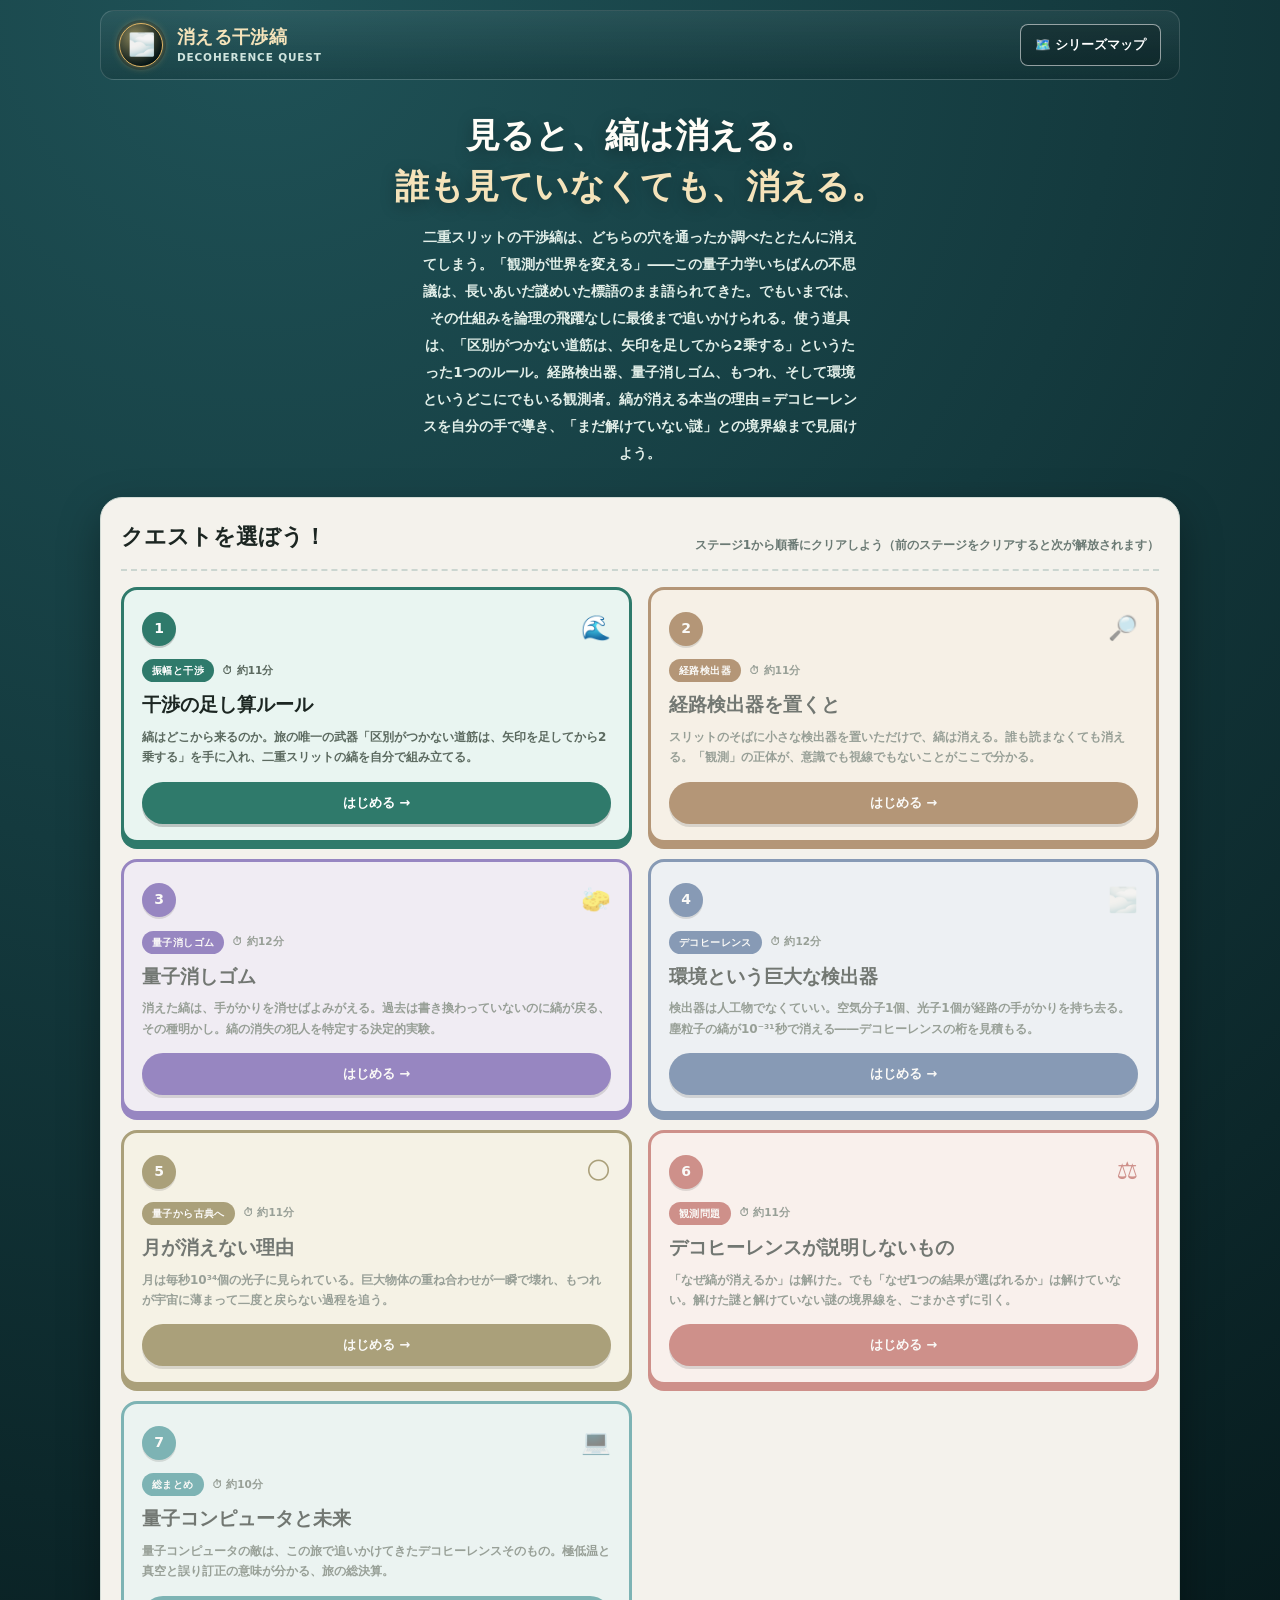
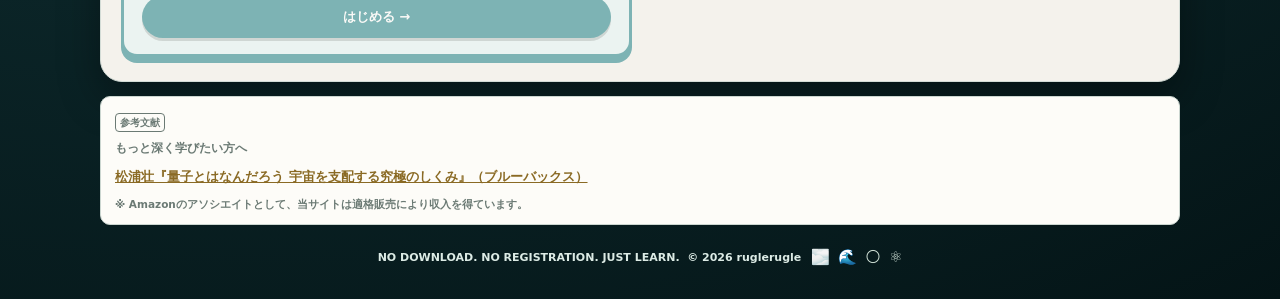
==== commit def7b93f: "feat: 全ページのヘッダーにシリーズマップへ戻るリンクを追加 Co-Authored-By: Claude Fable 5 <noreply@anthropic.com>" ====
--- a/index.html
+++ b/index.html
@@ -14,14 +14,14 @@
 </script>
 <title>消える干渉縞 ― 観測すると世界はどう変わるか 全7ステージの無料学習ゲーム</title>
 <meta name="description" content="「観測すると二重スリットの干渉縞が消えるのはなぜか」――量子力学最大の謎のひとつを、振幅の足し算ルールだけで最後まで解き明かす。経路検出器・量子消しゴム・もつれ・デコヒーレンス・月が消えない理由から観測問題の最前線まで、全7ステージの無料学習サイト。ねこ博士とうさ美が案内します。">
-<link rel="canonical" href="https://ruglerugle.github.io/decoherence-quest/">
+<link rel="canonical" href="https://quantum-mechanics.habatakijuku.com/decoherence-quest/">
 <meta property="og:type" content="website">
 <meta property="og:site_name" content="消える干渉縞">
 <meta property="og:locale" content="ja_JP">
 <meta property="og:title" content="消える干渉縞 ― 観測すると世界はどう変わるか">
 <meta property="og:description" content="観測すると干渉縞が消えるのはなぜか。デコヒーレンスの仕組みを、振幅の足し算ルールだけで自分の手で導く全7ステージ。">
-<meta property="og:url" content="https://ruglerugle.github.io/decoherence-quest/">
-<meta property="og:image" content="https://ruglerugle.github.io/decoherence-quest/images/ogp.png">
+<meta property="og:url" content="https://quantum-mechanics.habatakijuku.com/decoherence-quest/">
+<meta property="og:image" content="https://quantum-mechanics.habatakijuku.com/decoherence-quest/images/ogp.png">
 <meta name="twitter:card" content="summary_large_image">
 <link rel="icon" type="image/png" href="images/favicon.png">
 <link rel="stylesheet" href="design-system.css">
@@ -32,7 +32,7 @@
   "name": "消える干渉縞 ― 観測すると世界はどう変わるか",
   "alternateName": "DECOHERENCE QUEST",
   "description": "観測すると二重スリットの干渉縞が消える理由を、振幅の足し算ルールから論理の飛躍なく導く学習サイト。経路検出器による縞の消失、量子消しゴム、環境によるデコヒーレンス、巨大物体が古典的に見える理由、観測問題と解釈問題の線引き、量子コンピュータへの応用まで全7ステージ。",
-  "url": "https://ruglerugle.github.io/decoherence-quest/",
+  "url": "https://quantum-mechanics.habatakijuku.com/decoherence-quest/",
   "inLanguage": "ja",
   "learningResourceType": "learning activity",
   "educationalLevel": "中学生以上",
@@ -50,12 +50,13 @@
       <strong>消える干渉縞</strong>
       <small>DECOHERENCE QUEST</small>
     </span>
+    <a class="head-reset" style="margin-left:auto" href="https://quantum-mechanics.habatakijuku.com/" title="量子クエスト集（シリーズマップ）へ">🗺️ シリーズマップ</a>
   </nav>
 
   <header class="hero">
     <div class="hero-copy">
       <h1><span class="line">見ると、縞は消える。</span><span class="line accent">誰も見ていなくても、消える。</span></h1>
-      <p>二重スリットの干渉縞は、どちらの穴を通ったか調べたとたんに消えてしまう。「観測が世界を変える」――この量子力学いちばんの不思議は、長いあいだ謎めいた標語のまま語られてきた。でもいまでは、その仕組みを<span class="nowrap">論理の飛躍なしに</span>最後まで追いかけられる。使う道具は、<span class="nowrap">「区別がつかない道筋は、矢印を足してから2乗する」</span>というたった1つのルール。経路検出器、量子消しゴム、もつれ、そして環境というどこにでもいる観測者。縞が消える本当の理由＝デコヒーレンスを自分の手で導き、「まだ解けていない謎」との境界線まで見届けよう。</p>
+      <p>二重スリットの干渉縞は、どちらの穴を通ったか調べたとたんに消えてしまう。「観測が世界を変える」――この量子力学いちばんの不思議は、長いあいだ謎めいた標語のまま語られてきた。でもいまでは、その仕組みを<span class="nw">論理の飛躍なしに</span>最後まで追いかけられる。使う道具は、<span class="nw">「区別がつかない道筋は、矢印を足してから2乗する」</span>というたった1つのルール。経路検出器、量子消しゴム、もつれ、そして環境というどこにでもいる観測者。縞が消える本当の理由＝デコヒーレンスを自分の手で導き、「まだ解けていない謎」との境界線まで見届けよう。</p>
     </div>
   </header>
 
--- a/design-system.css
+++ b/design-system.css
@@ -210,7 +210,7 @@
 /* 折り返しても項目の切れ目が分かるよう、2つめ以降に区切り線を引く */
 .formula-box .step + .step{border-top:1px dashed #c0dbd0;padding-top:11px}
 /* 途中で割れると読めなくなる項だけ、折り返しを禁じる */
-.formula-box .nw{white-space:nowrap}
+.nw{white-space:nowrap}
 /* 幅の狭い画面では、見出しと式を別の行に分ける */
 .formula-box br.wbr{display:none}
 @media(max-width:480px){ .formula-box br.wbr{display:inline} }
@@ -262,7 +262,6 @@
 .hero h1 .line{display:block}
 .hero h1 .accent{color:var(--gold-light)}
 .hero p{max-width:440px;margin:12px auto 0;color:#e2efe9;font-size:13.5px;font-weight:700;line-height:2}
-.nowrap{white-space:nowrap}
 
 .board{margin-top:20px;padding:20px 20px 24px;background:var(--paper);border:1px solid #d3dcd6;border-radius:22px;box-shadow:var(--shadow)}
 .board-head{display:flex;align-items:flex-end;justify-content:space-between;gap:16px;flex-wrap:wrap;margin-bottom:16px;
